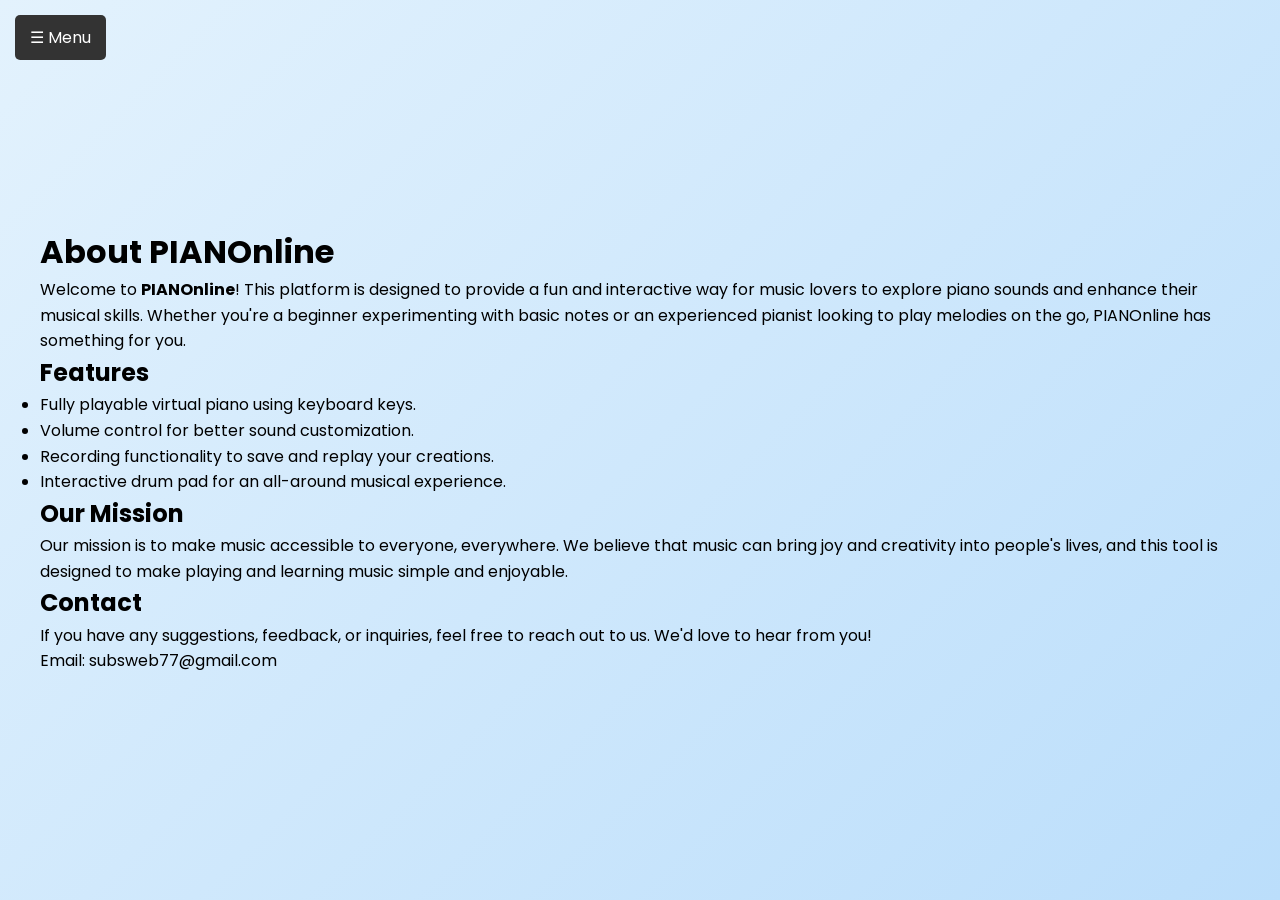
==== about.html @ 562e16d1 "Add files via upload" ====
<!DOCTYPE html>
<html lang="en" dir="ltr">
<head>
  <meta charset="UTF-8">
  <meta name="viewport" content="width=device-width, initial-scale=1.0">
  <title>About | PIANOnline</title>
  <link rel="stylesheet" href="style.css">
  <style>
    /* Navigation Bar Styles */
    body {
      margin: 0;
      font-family: Arial, sans-serif;
    }
    .nav {
      position: fixed;
      top: 0;
      left: -250px; 
      width: 250px;
      height: 100%;
      background: #333;
      color: #fff;
      transition: 0.3s;
      padding-top: 60px;
    }
    .nav a {
      padding: 10px 20px;
      text-decoration: none;
      display: block;
      color: #ddd;
      transition: 0.3s;
    }
    .nav a:hover {
      background: #575757;
      color: #fff;
    }
    .open-btn {
      position: fixed;
      top: 15px;
      left: 15px;
      background: #333;
      color: white;
      padding: 10px 15px;
      border: none;
      cursor: pointer;
    }
    .close-btn {
      position: absolute;
      top: 10px;
      right: 10px;
      font-size: 25px;
      cursor: pointer;
      color: white;
    }
    /* Content Styles */
    .content {
      margin-left: 20px;
      padding: 20px;
      line-height: 1.6;
    }
  </style>
</head>
<body>
  <!-- Navigation Button -->
  <button class="open-btn" onclick="openNav()">☰ Menu</button>

  <!-- Navigation Bar -->
  <div class="nav" id="nav">
    <span class="close-btn" onclick="closeNav()">×</span>
    <a href="index.html">Home</a>
    <a href="drum.html">Drum Pad</a>
    <a href="about.html">About</a>
    <a href="contact.html">Contact</a>
  </div>

  
  <div class="content">
    <h1>About PIANOnline</h1>
    <p>
      Welcome to <strong>PIANOnline</strong>! This platform is designed to provide a fun and interactive way for music lovers to explore piano sounds and enhance their musical skills. Whether you're a beginner experimenting with basic notes or an experienced pianist looking to play melodies on the go, PIANOnline has something for you.
    </p>
    <h2>Features</h2>
    <ul>
      <li>Fully playable virtual piano using keyboard keys.</li>
      <li>Volume control for better sound customization.</li>
      <li>Recording functionality to save and replay your creations.</li>
      <li>Interactive drum pad for an all-around musical experience.</li>
    </ul>
    <h2>Our Mission</h2>
    <p>
      Our mission is to make music accessible to everyone, everywhere. We believe that music can bring joy and creativity into people's lives, and this tool is designed to make playing and learning music simple and enjoyable.
    </p>
    <h2>Contact</h2>
    <p>
      If you have any suggestions, feedback, or inquiries, feel free to reach out to us. We'd love to hear from you!
    </p>
    <p>Email: subsweb77@gmail.com</p>
  </div>

  <!-- JavaScript -->
  <script>
    function openNav() {
      document.getElementById("nav").style.left = "0";
    }
    function closeNav() {
      document.getElementById("nav").style.left = "-250px";
    }
  </script>
</body>
</html>
---- style.css ----
@import url('https://fonts.googleapis.com/css2?family=Poppins:wght@400;500;600&display=swap');

* {
  margin: 0;
  padding: 0;
  box-sizing: border-box;
  font-family: 'Poppins', sans-serif;
}

body {
  display: flex;
  align-items: center;
  justify-content: center;
  min-height: 100vh;
  background: linear-gradient(135deg, #E3F2FD 0%, #BBDEFB 100%);
  animation: backgroundShift 10s ease infinite;
}

@keyframes backgroundShift {
  0% {
    background: linear-gradient(135deg, #E3F2FD 0%, #BBDEFB 100%);
  }
  50% {
    background: linear-gradient(135deg, #BBDEFB 0%, #E3F2FD 100%);
  }
  100% {
    background: linear-gradient(135deg, #E3F2FD 0%, #BBDEFB 100%);
  }
}

.wrapper {
  padding: 35px 40px;
  border-radius: 20px;
  background: #a86060;
}

.wrapper header {
  display: flex;
  color: #B2B2B2;
  align-items: center;
  justify-content: space-between;
}

header h2 {
  font-size: 1.6rem;
}

header .column {
  display: flex;
  align-items: center;
}

header span {
  font-weight: 500;
  margin-right: 15px;
  font-size: 1.19rem;
}

header input {
  outline: none;
  border-radius: 30px;
}

.volume-slider input {
  accent-color: #fff;
}

.keys-checkbox input {
  height: 30px;
  width: 60px;
  cursor: pointer;
  appearance: none;
  position: relative;
  background: #4B4B4B;
}

.keys-checkbox input::before {
  content: "";
  position: absolute;
  top: 50%;
  left: 5px;
  width: 20px;
  height: 20px;
  border-radius: 50%;
  background: #8c8c8c;
  transform: translateY(-50%);
  transition: all 0.3s ease;
}

.keys-checkbox input:checked::before {
  left: 35px;
  background: #fff;
}

.piano-keys {
  display: flex;
  list-style: none;
  margin-top: 40px;
}

.piano-keys .key {
  cursor: pointer;
  user-select: none;
  position: relative;
  text-transform: uppercase;
}
.piano-keys .white {
  background: linear-gradient(to top, #fff, #e0e0e0);
  box-shadow: 0px 4px 6px rgba(0, 0, 0, 0.1);
}

.piano-keys .black {
  background: linear-gradient(#333, #111);
  box-shadow: 0px 4px 6px rgba(0, 0, 0, 0.2);
}

.piano-keys .black {
  z-index: 2;
  width: 44px;
  height: 140px;
  margin: 0 -22px 0 -22px;
  border-radius: 0 0 5px 5px;
  background: linear-gradient(#333, #000);
}

.piano-keys .black.active {
  box-shadow: inset -5px -10px 10px rgba(255, 255, 255, 0.1);
  background: linear-gradient(to bottom, #000, #434343);
}

.piano-keys .white {
  height: 230px;
  width: 70px;
  border-radius: 8px;
  border: 1px solid #000;
  background: linear-gradient(#fff 96%, #eee 4%);
}

.piano-keys .white.active {
  box-shadow: inset -5px 5px 20px rgba(0, 0, 0, 0.2);
  background: linear-gradient(to bottom, #fff 0%, #eee 100%);
}

.piano-keys .key span {
  position: absolute;
  bottom: 20px;
  width: 100%;
  color: #A2A2A2;
  font-size: 1.13rem;
  text-align: center;
}

.piano-keys .key.hide span {
  display: none;
}

.piano-keys .black span {
  bottom: 13px;
  color: #888888;
}

@media screen and (max-width: 815px) {
  .wrapper {
    padding: 25px;
  }
  header {
    flex-direction: column;
  }
  header :where(h2, .column) {
    margin-bottom: 13px;
  }
  .volume-slider input {
    max-width: 100px;
  }
  .piano-keys {
    margin-top: 20px;
  }
  .piano-keys .key:where(:nth-child(9), :nth-child(10)) {
    display: none;
  }
  .piano-keys .black {
    height: 100px;
    width: 40px;
    margin: 0 -20px 0 -20px;
  }
  .piano-keys .white {
    height: 180px;
    width: 60px;
  }
}

@media screen and (max-width: 615px) {
  .piano-keys .key:nth-child(13),
  .piano-keys .key:nth-child(14),
  .piano-keys .key:nth-child(15),
  .piano-keys .key:nth-child(16),
  .piano-keys .key:nth-child(17) {
    display: none;
  }
  .piano-keys .white {
    width: 50px;
  }
}

.controls {
  display: flex;
  justify-content: space-between;
  margin-top: 20px;
}

button {
  padding: 10px 20px;
  font-size: 1rem;
  border: none;
  border-radius: 5px;
  cursor: pointer;
  transition: background-color 0.3s, transform 0.3s;
}

button:disabled {
  background-color: #B0BEC5;
  cursor: not-allowed;
}

button#start-recording {
  background-color: #4CAF50;
  color: #fff;
}

button#start-recording:hover {
  background-color: #45a049;
}

button#stop-recording {
  background-color: #F44336;
  color: #fff;
}

button#stop-recording:hover {
  background-color: #e53935;
}

button#play-recording {
  background-color: #2196F3;
  color: #fff;
}

button#play-recording:hover {
  background-color: #1976D2;
}

button#save-recording {
  background-color: #FFC107;
  color: #fff;
}

button#save-recording:hover {
  background-color: #FFB300;
}

button:active {
  transform: scale(0.98);
}

.nav-bar {
  position: fixed;
  top: 0;
  left: -250px;
  height: 100%;
  width: 250px;
  background-color: #a86060;
  color: #fff;
  display: flex;
  flex-direction: column;
  align-items: center;
  padding-top: 60px;
  transition: left 0.3s ease;
  box-shadow: 2px 0 10px rgba(0, 0, 0, 0.5);
}

.nav-bar a {
  color: #fff;
  text-decoration: none;
  margin: 15px 0;
  font-size: 1.2em;
  transition: color 0.3s;
}

.nav-bar a:hover {
  color: #00e676;
}

.nav-toggle {
  position: fixed;
  top: 20px;
  left: 20px;
  background-color: #333;
  color: #fff;
  border: none;
  cursor: pointer;
  padding: 10px 15px;
  font-size: 1rem;
  border-radius: 5px;
  transition: background-color 0.3s;
}

.nav-toggle:hover {
  background-color: #00e676;
}

.nav-bar.open {
  left: 0;
}

.close-btn {
  position: absolute;
  top: 10px;
  right: 10px;
  font-size: 25px;
  cursor: pointer;
  color: white;
}
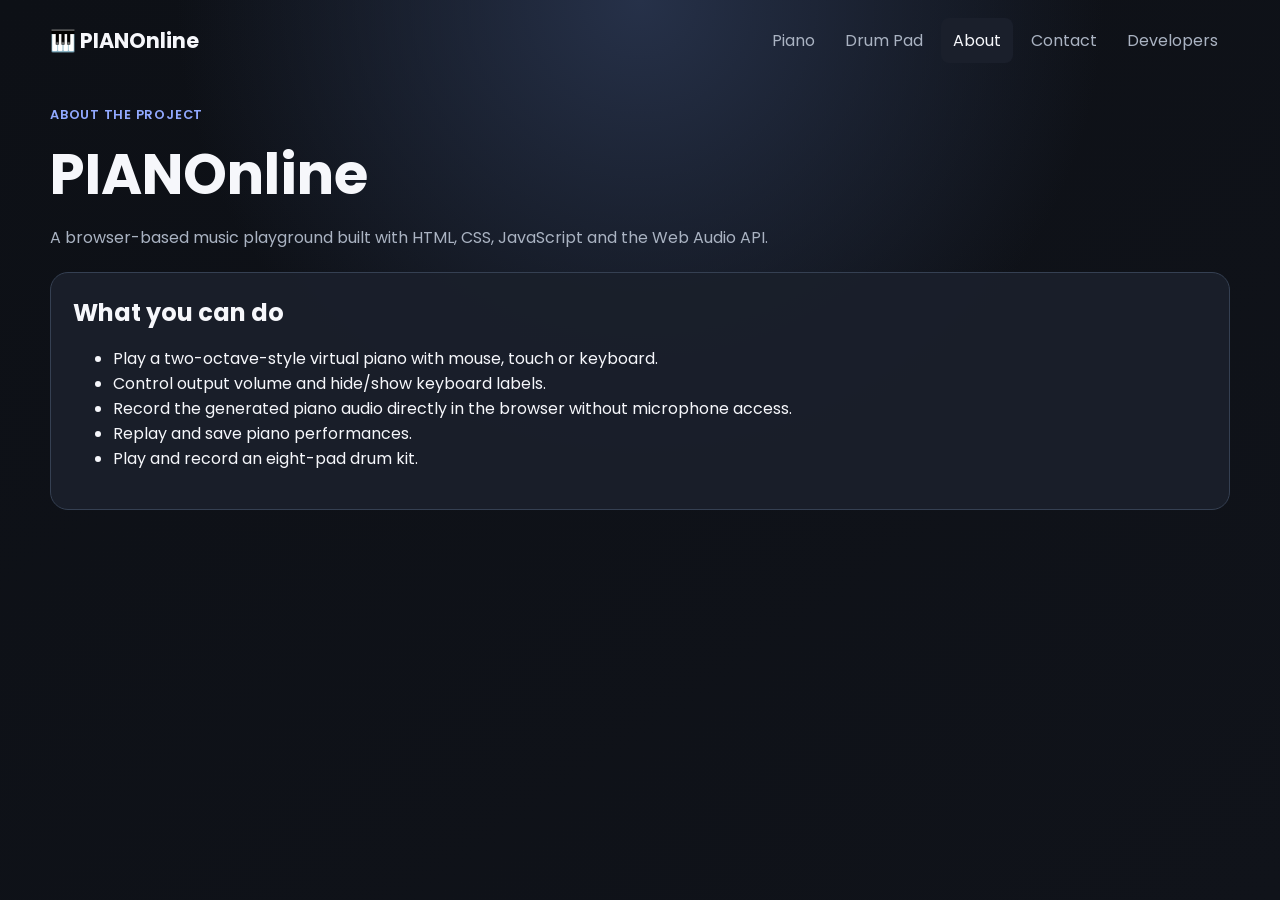
==== commit 29ea4d18: "Fix PIANOnline about.html" ====
--- a/about.html
+++ b/about.html
@@ -1,109 +1,38 @@
-<!DOCTYPE html>
-<html lang="en" dir="ltr">
-<head>
-  <meta charset="UTF-8">
-  <meta name="viewport" content="width=device-width, initial-scale=1.0">
-  <title>About | PIANOnline</title>
-  <link rel="stylesheet" href="style.css">
-  <style>
-    /* Navigation Bar Styles */
-    body {
-      margin: 0;
-      font-family: Arial, sans-serif;
-    }
-    .nav {
-      position: fixed;
-      top: 0;
-      left: -250px; 
-      width: 250px;
-      height: 100%;
-      background: #333;
-      color: #fff;
-      transition: 0.3s;
-      padding-top: 60px;
-    }
-    .nav a {
-      padding: 10px 20px;
-      text-decoration: none;
-      display: block;
-      color: #ddd;
-      transition: 0.3s;
-    }
-    .nav a:hover {
-      background: #575757;
-      color: #fff;
-    }
-    .open-btn {
-      position: fixed;
-      top: 15px;
-      left: 15px;
-      background: #333;
-      color: white;
-      padding: 10px 15px;
-      border: none;
-      cursor: pointer;
-    }
-    .close-btn {
-      position: absolute;
-      top: 10px;
-      right: 10px;
-      font-size: 25px;
-      cursor: pointer;
-      color: white;
-    }
-    /* Content Styles */
-    .content {
-      margin-left: 20px;
-      padding: 20px;
-      line-height: 1.6;
-    }
-  </style>
-</head>
-<body>
-  <!-- Navigation Button -->
-  <button class="open-btn" onclick="openNav()">☰ Menu</button>
-
-  <!-- Navigation Bar -->
-  <div class="nav" id="nav">
-    <span class="close-btn" onclick="closeNav()">×</span>
-    <a href="index.html">Home</a>
-    <a href="drum.html">Drum Pad</a>
-    <a href="about.html">About</a>
-    <a href="contact.html">Contact</a>
-  </div>
-
-  
-  <div class="content">
-    <h1>About PIANOnline</h1>
-    <p>
-      Welcome to <strong>PIANOnline</strong>! This platform is designed to provide a fun and interactive way for music lovers to explore piano sounds and enhance their musical skills. Whether you're a beginner experimenting with basic notes or an experienced pianist looking to play melodies on the go, PIANOnline has something for you.
-    </p>
-    <h2>Features</h2>
-    <ul>
-      <li>Fully playable virtual piano using keyboard keys.</li>
-      <li>Volume control for better sound customization.</li>
-      <li>Recording functionality to save and replay your creations.</li>
-      <li>Interactive drum pad for an all-around musical experience.</li>
-    </ul>
-    <h2>Our Mission</h2>
-    <p>
-      Our mission is to make music accessible to everyone, everywhere. We believe that music can bring joy and creativity into people's lives, and this tool is designed to make playing and learning music simple and enjoyable.
-    </p>
-    <h2>Contact</h2>
-    <p>
-      If you have any suggestions, feedback, or inquiries, feel free to reach out to us. We'd love to hear from you!
-    </p>
-    <p>Email: subsweb77@gmail.com</p>
-  </div>
-
-  <!-- JavaScript -->
-  <script>
-    function openNav() {
-      document.getElementById("nav").style.left = "0";
-    }
-    function closeNav() {
-      document.getElementById("nav").style.left = "-250px";
-    }
-  </script>
-</body>
-</html>
+<!DOCTYPE html>
+<html lang="en">
+<head>
+  <meta charset="UTF-8">
+  <meta name="viewport" content="width=device-width, initial-scale=1.0">
+  <meta name="description" content="About PIANOnline.">
+  <title>About — PIANOnline</title>
+  <link rel="stylesheet" href="style.css">
+  <script src="site.js" defer></script>
+</head>
+<body>
+  <header class="site-header">
+    <a class="brand" href="index.html">🎹 PIANOnline</a>
+    <button class="nav-toggle" id="nav-toggle" type="button" aria-controls="site-nav" aria-expanded="false">☰ Menu</button>
+    <nav class="nav-bar" id="site-nav" aria-label="Main navigation">
+      <button class="close-btn" id="nav-close" type="button" aria-label="Close menu">×</button>
+      <a href="index.html">Piano</a><a href="drum.html">Drum Pad</a><a href="about.html" aria-current="page">About</a><a href="contact.html">Contact</a><a href="devs.html">Developers</a>
+    </nav>
+  </header>
+  <main class="wrapper content-page">
+    <p class="eyebrow">About the project</p>
+    <h1>PIANOnline</h1>
+    <p class="subtitle">A browser-based music playground built with HTML, CSS, JavaScript and the Web Audio API.</p>
+    <section class="recorder">
+      <div>
+        <h2>What you can do</h2>
+        <ul>
+          <li>Play a two-octave-style virtual piano with mouse, touch or keyboard.</li>
+          <li>Control output volume and hide/show keyboard labels.</li>
+          <li>Record the generated piano audio directly in the browser without microphone access.</li>
+          <li>Replay and save piano performances.</li>
+          <li>Play and record an eight-pad drum kit.</li>
+        </ul>
+      </div>
+    </section>
+  </main>
+</body>
+</html>
--- a/style.css
+++ b/style.css
@@ -1,322 +1,292 @@
-@import url('https://fonts.googleapis.com/css2?family=Poppins:wght@400;500;600&display=swap');
-
-* {
-  margin: 0;
-  padding: 0;
-  box-sizing: border-box;
-  font-family: 'Poppins', sans-serif;
-}
-
-body {
-  display: flex;
-  align-items: center;
-  justify-content: center;
-  min-height: 100vh;
-  background: linear-gradient(135deg, #E3F2FD 0%, #BBDEFB 100%);
-  animation: backgroundShift 10s ease infinite;
-}
-
-@keyframes backgroundShift {
-  0% {
-    background: linear-gradient(135deg, #E3F2FD 0%, #BBDEFB 100%);
-  }
-  50% {
-    background: linear-gradient(135deg, #BBDEFB 0%, #E3F2FD 100%);
-  }
-  100% {
-    background: linear-gradient(135deg, #E3F2FD 0%, #BBDEFB 100%);
-  }
-}
-
-.wrapper {
-  padding: 35px 40px;
-  border-radius: 20px;
-  background: #a86060;
-}
-
-.wrapper header {
-  display: flex;
-  color: #B2B2B2;
-  align-items: center;
-  justify-content: space-between;
-}
-
-header h2 {
-  font-size: 1.6rem;
-}
-
-header .column {
-  display: flex;
-  align-items: center;
-}
-
-header span {
-  font-weight: 500;
-  margin-right: 15px;
-  font-size: 1.19rem;
-}
-
-header input {
-  outline: none;
-  border-radius: 30px;
-}
-
-.volume-slider input {
-  accent-color: #fff;
-}
-
-.keys-checkbox input {
-  height: 30px;
-  width: 60px;
-  cursor: pointer;
-  appearance: none;
-  position: relative;
-  background: #4B4B4B;
-}
-
-.keys-checkbox input::before {
-  content: "";
-  position: absolute;
-  top: 50%;
-  left: 5px;
-  width: 20px;
-  height: 20px;
-  border-radius: 50%;
-  background: #8c8c8c;
-  transform: translateY(-50%);
-  transition: all 0.3s ease;
-}
-
-.keys-checkbox input:checked::before {
-  left: 35px;
-  background: #fff;
-}
-
-.piano-keys {
-  display: flex;
-  list-style: none;
-  margin-top: 40px;
-}
-
-.piano-keys .key {
-  cursor: pointer;
-  user-select: none;
-  position: relative;
-  text-transform: uppercase;
-}
-.piano-keys .white {
-  background: linear-gradient(to top, #fff, #e0e0e0);
-  box-shadow: 0px 4px 6px rgba(0, 0, 0, 0.1);
-}
-
-.piano-keys .black {
-  background: linear-gradient(#333, #111);
-  box-shadow: 0px 4px 6px rgba(0, 0, 0, 0.2);
-}
-
-.piano-keys .black {
-  z-index: 2;
-  width: 44px;
-  height: 140px;
-  margin: 0 -22px 0 -22px;
-  border-radius: 0 0 5px 5px;
-  background: linear-gradient(#333, #000);
-}
-
-.piano-keys .black.active {
-  box-shadow: inset -5px -10px 10px rgba(255, 255, 255, 0.1);
-  background: linear-gradient(to bottom, #000, #434343);
-}
-
-.piano-keys .white {
-  height: 230px;
-  width: 70px;
-  border-radius: 8px;
-  border: 1px solid #000;
-  background: linear-gradient(#fff 96%, #eee 4%);
-}
-
-.piano-keys .white.active {
-  box-shadow: inset -5px 5px 20px rgba(0, 0, 0, 0.2);
-  background: linear-gradient(to bottom, #fff 0%, #eee 100%);
-}
-
-.piano-keys .key span {
-  position: absolute;
-  bottom: 20px;
-  width: 100%;
-  color: #A2A2A2;
-  font-size: 1.13rem;
-  text-align: center;
-}
-
-.piano-keys .key.hide span {
-  display: none;
-}
-
-.piano-keys .black span {
-  bottom: 13px;
-  color: #888888;
-}
-
-@media screen and (max-width: 815px) {
-  .wrapper {
-    padding: 25px;
-  }
-  header {
-    flex-direction: column;
-  }
-  header :where(h2, .column) {
-    margin-bottom: 13px;
-  }
-  .volume-slider input {
-    max-width: 100px;
-  }
-  .piano-keys {
-    margin-top: 20px;
-  }
-  .piano-keys .key:where(:nth-child(9), :nth-child(10)) {
-    display: none;
-  }
-  .piano-keys .black {
-    height: 100px;
-    width: 40px;
-    margin: 0 -20px 0 -20px;
-  }
-  .piano-keys .white {
-    height: 180px;
-    width: 60px;
-  }
-}
-
-@media screen and (max-width: 615px) {
-  .piano-keys .key:nth-child(13),
-  .piano-keys .key:nth-child(14),
-  .piano-keys .key:nth-child(15),
-  .piano-keys .key:nth-child(16),
-  .piano-keys .key:nth-child(17) {
-    display: none;
-  }
-  .piano-keys .white {
-    width: 50px;
-  }
-}
-
-.controls {
-  display: flex;
-  justify-content: space-between;
-  margin-top: 20px;
-}
-
-button {
-  padding: 10px 20px;
-  font-size: 1rem;
-  border: none;
-  border-radius: 5px;
-  cursor: pointer;
-  transition: background-color 0.3s, transform 0.3s;
-}
-
-button:disabled {
-  background-color: #B0BEC5;
-  cursor: not-allowed;
-}
-
-button#start-recording {
-  background-color: #4CAF50;
-  color: #fff;
-}
-
-button#start-recording:hover {
-  background-color: #45a049;
-}
-
-button#stop-recording {
-  background-color: #F44336;
-  color: #fff;
-}
-
-button#stop-recording:hover {
-  background-color: #e53935;
-}
-
-button#play-recording {
-  background-color: #2196F3;
-  color: #fff;
-}
-
-button#play-recording:hover {
-  background-color: #1976D2;
-}
-
-button#save-recording {
-  background-color: #FFC107;
-  color: #fff;
-}
-
-button#save-recording:hover {
-  background-color: #FFB300;
-}
-
-button:active {
-  transform: scale(0.98);
-}
-
-.nav-bar {
-  position: fixed;
-  top: 0;
-  left: -250px;
-  height: 100%;
-  width: 250px;
-  background-color: #a86060;
-  color: #fff;
-  display: flex;
-  flex-direction: column;
-  align-items: center;
-  padding-top: 60px;
-  transition: left 0.3s ease;
-  box-shadow: 2px 0 10px rgba(0, 0, 0, 0.5);
-}
-
-.nav-bar a {
-  color: #fff;
-  text-decoration: none;
-  margin: 15px 0;
-  font-size: 1.2em;
-  transition: color 0.3s;
-}
-
-.nav-bar a:hover {
-  color: #00e676;
-}
-
-.nav-toggle {
-  position: fixed;
-  top: 20px;
-  left: 20px;
-  background-color: #333;
-  color: #fff;
-  border: none;
-  cursor: pointer;
-  padding: 10px 15px;
-  font-size: 1rem;
-  border-radius: 5px;
-  transition: background-color 0.3s;
-}
-
-.nav-toggle:hover {
-  background-color: #00e676;
-}
-
-.nav-bar.open {
-  left: 0;
-}
-
-.close-btn {
-  position: absolute;
-  top: 10px;
-  right: 10px;
-  font-size: 25px;
-  cursor: pointer;
-  color: white;
+@import url('https://fonts.googleapis.com/css2?family=Poppins:wght@400;500;600;700&display=swap');
+
+:root {
+  --bg: #10131a;
+  --panel: #1a1f2b;
+  --panel-2: #232a38;
+  --text: #f6f7fb;
+  --muted: #aab3c2;
+  --border: #354052;
+  --accent: #5b8cff;
+  --success: #1fa774;
+  --danger: #d9534f;
+  --warning: #d99a24;
+}
+
+* { box-sizing: border-box; }
+
+html { min-width: 320px; }
+
+body {
+  margin: 0;
+  min-height: 100vh;
+  font-family: 'Poppins', sans-serif;
+  color: var(--text);
+  background:
+    radial-gradient(circle at top, #263149 0%, transparent 42%),
+    linear-gradient(145deg, #0d1016, var(--bg));
+}
+
+button, input { font: inherit; }
+
+button:focus-visible, input:focus-visible, a:focus-visible {
+  outline: 3px solid #8fb0ff;
+  outline-offset: 3px;
+}
+
+.site-header {
+  width: min(1180px, calc(100% - 32px));
+  margin: 0 auto;
+  padding: 18px 0;
+  display: flex;
+  align-items: center;
+  justify-content: space-between;
+  gap: 16px;
+}
+
+.brand {
+  color: var(--text);
+  text-decoration: none;
+  font-size: 1.3rem;
+  font-weight: 700;
+}
+
+.nav-toggle, .close-btn {
+  border: 1px solid var(--border);
+  background: var(--panel);
+  color: var(--text);
+  border-radius: 10px;
+  cursor: pointer;
+  min-height: 44px;
+  padding: 8px 14px;
+}
+
+.nav-toggle { display: none; }
+
+.nav-bar {
+  display: flex;
+  align-items: center;
+  gap: 6px;
+}
+
+.nav-bar a {
+  color: var(--muted);
+  text-decoration: none;
+  padding: 10px 12px;
+  border-radius: 8px;
+}
+
+.nav-bar a:hover, .nav-bar a[aria-current="page"] {
+  color: var(--text);
+  background: var(--panel);
+}
+
+.close-btn { display: none; }
+
+.wrapper {
+  width: min(1180px, calc(100% - 32px));
+  margin: 25px auto 60px;
+}
+
+.hero {
+  display: flex;
+  justify-content: space-between;
+  align-items: end;
+  gap: 30px;
+  margin-bottom: 28px;
+}
+
+.eyebrow {
+  margin: 0 0 8px;
+  color: #91a9ff;
+  font-weight: 600;
+  letter-spacing: .06em;
+  text-transform: uppercase;
+  font-size: .8rem;
+}
+
+h1, h2 { margin-top: 0; }
+
+h1 { margin-bottom: 8px; font-size: clamp(2rem, 5vw, 3.5rem); }
+h2 { margin-bottom: 6px; }
+
+.subtitle, .recorder p, .status {
+  color: var(--muted);
+}
+
+.subtitle { margin: 0; }
+
+.settings {
+  display: flex;
+  flex-wrap: wrap;
+  align-items: center;
+  gap: 18px;
+}
+
+.control, .switch-control {
+  display: flex;
+  align-items: center;
+  gap: 10px;
+  color: var(--muted);
+}
+
+.control input { accent-color: var(--accent); }
+
+.switch-control input {
+  width: 48px;
+  height: 26px;
+  appearance: none;
+  border-radius: 20px;
+  background: #4a5260;
+  cursor: pointer;
+  position: relative;
+}
+
+.switch-control input::before {
+  content: "";
+  position: absolute;
+  width: 20px;
+  height: 20px;
+  top: 3px;
+  left: 4px;
+  border-radius: 50%;
+  background: white;
+  transition: transform .2s ease;
+}
+
+.switch-control input:checked { background: var(--accent); }
+.switch-control input:checked::before { transform: translateX(20px); }
+
+.piano-shell, .recorder {
+  background: rgba(26, 31, 43, .94);
+  border: 1px solid var(--border);
+  border-radius: 18px;
+  padding: 22px;
+}
+
+.piano-shell { overflow-x: auto; }
+
+.piano-keys {
+  display: flex;
+  list-style: none;
+  min-width: 860px;
+  margin: 18px auto 10px;
+  padding: 0 20px;
+  justify-content: center;
+}
+
+.piano-keys .key {
+  position: relative;
+  flex: 0 0 auto;
+  cursor: pointer;
+  user-select: none;
+  touch-action: manipulation;
+}
+
+.piano-keys .white {
+  width: 58px;
+  height: 250px;
+  border: 1px solid #b6bdc9;
+  border-radius: 0 0 9px 9px;
+  background: linear-gradient(to bottom, #fff 0%, #edf0f5 92%, #cfd5df 100%);
+  color: #171b23;
+}
+
+.piano-keys .black {
+  width: 36px;
+  height: 155px;
+  margin: 0 -18px;
+  z-index: 2;
+  border-radius: 0 0 7px 7px;
+  border: 1px solid #000;
+  background: linear-gradient(#343944, #080a0e);
+  color: #fff;
+}
+
+.piano-keys .key.active {
+  transform: translateY(3px);
+  filter: brightness(.88);
+}
+
+.piano-keys .key span,
+.piano-keys .key small {
+  position: absolute;
+  width: 100%;
+  left: 0;
+  text-align: center;
+}
+
+.piano-keys .key span { bottom: 32px; font-weight: 600; }
+.piano-keys .key small { bottom: 10px; color: #667085; font-size: .75rem; }
+.piano-keys .black span { bottom: 30px; font-size: .78rem; }
+.piano-keys .black small { bottom: 9px; color: #aeb6c4; }
+.piano-keys.hide-labels span, .piano-keys.hide-labels small { display: none; }
+
+.status { text-align: center; margin: 10px 0 0; }
+
+.recorder {
+  margin-top: 22px;
+  display: flex;
+  align-items: center;
+  justify-content: space-between;
+  gap: 24px;
+}
+
+.recorder p { margin: 0; }
+
+.controls {
+  display: flex;
+  flex-wrap: wrap;
+  justify-content: flex-end;
+  gap: 10px;
+}
+
+.btn {
+  border: 0;
+  border-radius: 9px;
+  color: white;
+  padding: 11px 14px;
+  min-height: 44px;
+  cursor: pointer;
+}
+
+.btn:disabled { opacity: .45; cursor: not-allowed; }
+.btn.success { background: var(--success); }
+.btn.danger { background: var(--danger); }
+.btn.primary { background: var(--accent); }
+.btn.warning { background: var(--warning); }
+
+@media (max-width: 900px) {
+  .nav-toggle { display: block; }
+  .nav-bar {
+    position: fixed;
+    inset: 0 auto 0 0;
+    width: min(300px, 86vw);
+    padding: 72px 20px 20px;
+    background: #141922;
+    border-right: 1px solid var(--border);
+    flex-direction: column;
+    align-items: stretch;
+    transform: translateX(-105%);
+    transition: transform .25s ease;
+    z-index: 10;
+  }
+  .nav-bar.open { transform: translateX(0); }
+  .close-btn { display: block; position: absolute; top: 16px; right: 16px; }
+  .nav-bar a { padding: 13px; }
+  .hero, .recorder { align-items: stretch; flex-direction: column; }
+  .controls { justify-content: flex-start; }
+}
+
+@media (max-width: 620px) {
+  .site-header, .wrapper { width: min(100% - 20px, 1180px); }
+  .wrapper { margin-top: 10px; }
+  .piano-shell, .recorder { padding: 14px; }
+  .piano-keys { justify-content: flex-start; padding: 0 10px; }
+  .piano-keys .white { width: 50px; height: 205px; }
+  .piano-keys .black { width: 32px; height: 130px; margin-left: -16px; margin-right: -16px; }
+}
+
+@media (prefers-reduced-motion: reduce) {
+  *, *::before, *::after { scroll-behavior: auto !important; transition: none !important; }
 }
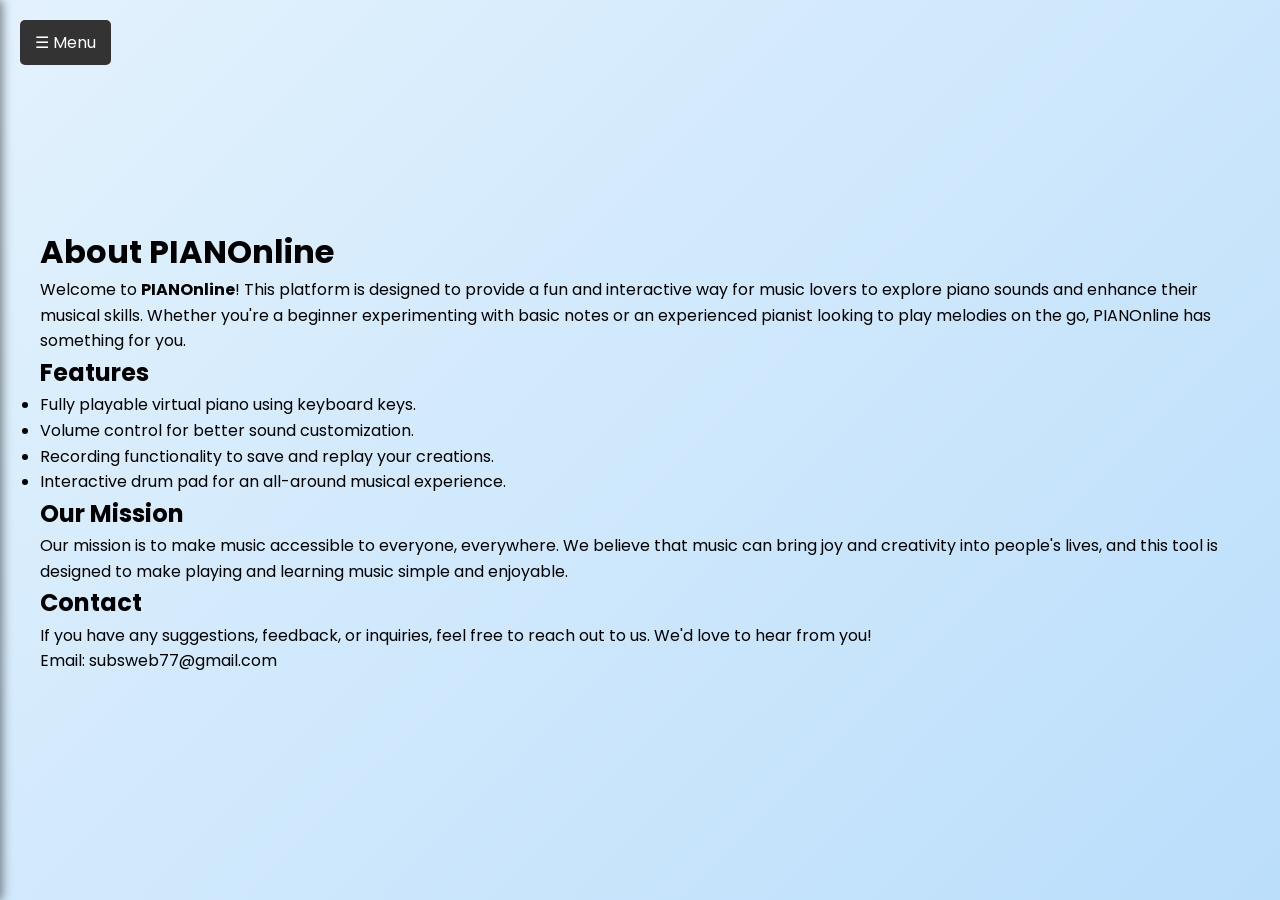
==== commit 30f91bcc: "Use the shared site navigation" ====
--- a/about.html
+++ b/about.html
@@ -1,38 +1,110 @@
-<!DOCTYPE html>
-<html lang="en">
-<head>
-  <meta charset="UTF-8">
-  <meta name="viewport" content="width=device-width, initial-scale=1.0">
-  <meta name="description" content="About PIANOnline.">
-  <title>About — PIANOnline</title>
-  <link rel="stylesheet" href="style.css">
-  <script src="site.js" defer></script>
-</head>
-<body>
-  <header class="site-header">
-    <a class="brand" href="index.html">🎹 PIANOnline</a>
-    <button class="nav-toggle" id="nav-toggle" type="button" aria-controls="site-nav" aria-expanded="false">☰ Menu</button>
-    <nav class="nav-bar" id="site-nav" aria-label="Main navigation">
-      <button class="close-btn" id="nav-close" type="button" aria-label="Close menu">×</button>
-      <a href="index.html">Piano</a><a href="drum.html">Drum Pad</a><a href="about.html" aria-current="page">About</a><a href="contact.html">Contact</a><a href="devs.html">Developers</a>
-    </nav>
-  </header>
-  <main class="wrapper content-page">
-    <p class="eyebrow">About the project</p>
-    <h1>PIANOnline</h1>
-    <p class="subtitle">A browser-based music playground built with HTML, CSS, JavaScript and the Web Audio API.</p>
-    <section class="recorder">
-      <div>
-        <h2>What you can do</h2>
-        <ul>
-          <li>Play a two-octave-style virtual piano with mouse, touch or keyboard.</li>
-          <li>Control output volume and hide/show keyboard labels.</li>
-          <li>Record the generated piano audio directly in the browser without microphone access.</li>
-          <li>Replay and save piano performances.</li>
-          <li>Play and record an eight-pad drum kit.</li>
-        </ul>
-      </div>
-    </section>
-  </main>
-</body>
-</html>+<!DOCTYPE html>
+<html lang="en" dir="ltr">
+<head>
+  <meta charset="UTF-8">
+  <meta name="viewport" content="width=device-width, initial-scale=1.0">
+  <title>About | PIANOnline</title>
+  <link rel="stylesheet" href="style.css">
+  <style>
+    /* Navigation Bar Styles */
+    body {
+      margin: 0;
+      font-family: Arial, sans-serif;
+    }
+    .nav {
+      position: fixed;
+      top: 0;
+      left: -250px; 
+      width: 250px;
+      height: 100%;
+      background: #333;
+      color: #fff;
+      transition: 0.3s;
+      padding-top: 60px;
+    }
+    .nav a {
+      padding: 10px 20px;
+      text-decoration: none;
+      display: block;
+      color: #ddd;
+      transition: 0.3s;
+    }
+    .nav a:hover {
+      background: #575757;
+      color: #fff;
+    }
+    .open-btn {
+      position: fixed;
+      top: 15px;
+      left: 15px;
+      background: #333;
+      color: white;
+      padding: 10px 15px;
+      border: none;
+      cursor: pointer;
+    }
+    .close-btn {
+      position: absolute;
+      top: 10px;
+      right: 10px;
+      font-size: 25px;
+      cursor: pointer;
+      color: white;
+    }
+    /* Content Styles */
+    .content {
+      margin-left: 20px;
+      padding: 20px;
+      line-height: 1.6;
+    }
+  </style>
+</head>
+<body>
+  <!-- Navigation Button -->
+  <button class="nav-toggle" onclick="openNav()">☰ Menu</button>
+
+  <!-- Navigation Bar -->
+  <nav class="nav-bar" id="nav-bar">
+    <span class="close-btn" onclick="closeNav()">×</span>
+    <a href="index.html">Home</a>
+    <a href="drum.html">Drum Pad</a>
+    <a href="about.html">About</a>
+    <a href="contact.html">Contact</a>
+    <a href="devs.html">Devs</a>
+  </nav>
+
+  
+  <div class="content">
+    <h1>About PIANOnline</h1>
+    <p>
+      Welcome to <strong>PIANOnline</strong>! This platform is designed to provide a fun and interactive way for music lovers to explore piano sounds and enhance their musical skills. Whether you're a beginner experimenting with basic notes or an experienced pianist looking to play melodies on the go, PIANOnline has something for you.
+    </p>
+    <h2>Features</h2>
+    <ul>
+      <li>Fully playable virtual piano using keyboard keys.</li>
+      <li>Volume control for better sound customization.</li>
+      <li>Recording functionality to save and replay your creations.</li>
+      <li>Interactive drum pad for an all-around musical experience.</li>
+    </ul>
+    <h2>Our Mission</h2>
+    <p>
+      Our mission is to make music accessible to everyone, everywhere. We believe that music can bring joy and creativity into people's lives, and this tool is designed to make playing and learning music simple and enjoyable.
+    </p>
+    <h2>Contact</h2>
+    <p>
+      If you have any suggestions, feedback, or inquiries, feel free to reach out to us. We'd love to hear from you!
+    </p>
+    <p>Email: subsweb77@gmail.com</p>
+  </div>
+
+  <!-- JavaScript -->
+  <script>
+    function openNav() {
+      document.getElementById("nav-bar").style.left = "0";
+    }
+    function closeNav() {
+      document.getElementById("nav-bar").style.left = "-250px";
+    }
+  </script>
+</body>
+</html>
--- a/style.css
+++ b/style.css
@@ -1,292 +1,322 @@
-@import url('https://fonts.googleapis.com/css2?family=Poppins:wght@400;500;600;700&display=swap');
-
-:root {
-  --bg: #10131a;
-  --panel: #1a1f2b;
-  --panel-2: #232a38;
-  --text: #f6f7fb;
-  --muted: #aab3c2;
-  --border: #354052;
-  --accent: #5b8cff;
-  --success: #1fa774;
-  --danger: #d9534f;
-  --warning: #d99a24;
-}
-
-* { box-sizing: border-box; }
-
-html { min-width: 320px; }
-
-body {
-  margin: 0;
-  min-height: 100vh;
-  font-family: 'Poppins', sans-serif;
-  color: var(--text);
-  background:
-    radial-gradient(circle at top, #263149 0%, transparent 42%),
-    linear-gradient(145deg, #0d1016, var(--bg));
-}
-
-button, input { font: inherit; }
-
-button:focus-visible, input:focus-visible, a:focus-visible {
-  outline: 3px solid #8fb0ff;
-  outline-offset: 3px;
-}
-
-.site-header {
-  width: min(1180px, calc(100% - 32px));
-  margin: 0 auto;
-  padding: 18px 0;
-  display: flex;
-  align-items: center;
-  justify-content: space-between;
-  gap: 16px;
-}
-
-.brand {
-  color: var(--text);
-  text-decoration: none;
-  font-size: 1.3rem;
-  font-weight: 700;
-}
-
-.nav-toggle, .close-btn {
-  border: 1px solid var(--border);
-  background: var(--panel);
-  color: var(--text);
-  border-radius: 10px;
-  cursor: pointer;
-  min-height: 44px;
-  padding: 8px 14px;
-}
-
-.nav-toggle { display: none; }
-
-.nav-bar {
-  display: flex;
-  align-items: center;
-  gap: 6px;
-}
-
-.nav-bar a {
-  color: var(--muted);
-  text-decoration: none;
-  padding: 10px 12px;
-  border-radius: 8px;
-}
-
-.nav-bar a:hover, .nav-bar a[aria-current="page"] {
-  color: var(--text);
-  background: var(--panel);
-}
-
-.close-btn { display: none; }
-
-.wrapper {
-  width: min(1180px, calc(100% - 32px));
-  margin: 25px auto 60px;
-}
-
-.hero {
-  display: flex;
-  justify-content: space-between;
-  align-items: end;
-  gap: 30px;
-  margin-bottom: 28px;
-}
-
-.eyebrow {
-  margin: 0 0 8px;
-  color: #91a9ff;
-  font-weight: 600;
-  letter-spacing: .06em;
-  text-transform: uppercase;
-  font-size: .8rem;
-}
-
-h1, h2 { margin-top: 0; }
-
-h1 { margin-bottom: 8px; font-size: clamp(2rem, 5vw, 3.5rem); }
-h2 { margin-bottom: 6px; }
-
-.subtitle, .recorder p, .status {
-  color: var(--muted);
-}
-
-.subtitle { margin: 0; }
-
-.settings {
-  display: flex;
-  flex-wrap: wrap;
-  align-items: center;
-  gap: 18px;
-}
-
-.control, .switch-control {
-  display: flex;
-  align-items: center;
-  gap: 10px;
-  color: var(--muted);
-}
-
-.control input { accent-color: var(--accent); }
-
-.switch-control input {
-  width: 48px;
-  height: 26px;
-  appearance: none;
-  border-radius: 20px;
-  background: #4a5260;
-  cursor: pointer;
-  position: relative;
-}
-
-.switch-control input::before {
-  content: "";
-  position: absolute;
-  width: 20px;
-  height: 20px;
-  top: 3px;
-  left: 4px;
-  border-radius: 50%;
-  background: white;
-  transition: transform .2s ease;
-}
-
-.switch-control input:checked { background: var(--accent); }
-.switch-control input:checked::before { transform: translateX(20px); }
-
-.piano-shell, .recorder {
-  background: rgba(26, 31, 43, .94);
-  border: 1px solid var(--border);
-  border-radius: 18px;
-  padding: 22px;
-}
-
-.piano-shell { overflow-x: auto; }
-
-.piano-keys {
-  display: flex;
-  list-style: none;
-  min-width: 860px;
-  margin: 18px auto 10px;
-  padding: 0 20px;
-  justify-content: center;
-}
-
-.piano-keys .key {
-  position: relative;
-  flex: 0 0 auto;
-  cursor: pointer;
-  user-select: none;
-  touch-action: manipulation;
-}
-
-.piano-keys .white {
-  width: 58px;
-  height: 250px;
-  border: 1px solid #b6bdc9;
-  border-radius: 0 0 9px 9px;
-  background: linear-gradient(to bottom, #fff 0%, #edf0f5 92%, #cfd5df 100%);
-  color: #171b23;
-}
-
-.piano-keys .black {
-  width: 36px;
-  height: 155px;
-  margin: 0 -18px;
-  z-index: 2;
-  border-radius: 0 0 7px 7px;
-  border: 1px solid #000;
-  background: linear-gradient(#343944, #080a0e);
-  color: #fff;
-}
-
-.piano-keys .key.active {
-  transform: translateY(3px);
-  filter: brightness(.88);
-}
-
-.piano-keys .key span,
-.piano-keys .key small {
-  position: absolute;
-  width: 100%;
-  left: 0;
-  text-align: center;
-}
-
-.piano-keys .key span { bottom: 32px; font-weight: 600; }
-.piano-keys .key small { bottom: 10px; color: #667085; font-size: .75rem; }
-.piano-keys .black span { bottom: 30px; font-size: .78rem; }
-.piano-keys .black small { bottom: 9px; color: #aeb6c4; }
-.piano-keys.hide-labels span, .piano-keys.hide-labels small { display: none; }
-
-.status { text-align: center; margin: 10px 0 0; }
-
-.recorder {
-  margin-top: 22px;
-  display: flex;
-  align-items: center;
-  justify-content: space-between;
-  gap: 24px;
-}
-
-.recorder p { margin: 0; }
-
-.controls {
-  display: flex;
-  flex-wrap: wrap;
-  justify-content: flex-end;
-  gap: 10px;
-}
-
-.btn {
-  border: 0;
-  border-radius: 9px;
-  color: white;
-  padding: 11px 14px;
-  min-height: 44px;
-  cursor: pointer;
-}
-
-.btn:disabled { opacity: .45; cursor: not-allowed; }
-.btn.success { background: var(--success); }
-.btn.danger { background: var(--danger); }
-.btn.primary { background: var(--accent); }
-.btn.warning { background: var(--warning); }
-
-@media (max-width: 900px) {
-  .nav-toggle { display: block; }
-  .nav-bar {
-    position: fixed;
-    inset: 0 auto 0 0;
-    width: min(300px, 86vw);
-    padding: 72px 20px 20px;
-    background: #141922;
-    border-right: 1px solid var(--border);
-    flex-direction: column;
-    align-items: stretch;
-    transform: translateX(-105%);
-    transition: transform .25s ease;
-    z-index: 10;
-  }
-  .nav-bar.open { transform: translateX(0); }
-  .close-btn { display: block; position: absolute; top: 16px; right: 16px; }
-  .nav-bar a { padding: 13px; }
-  .hero, .recorder { align-items: stretch; flex-direction: column; }
-  .controls { justify-content: flex-start; }
-}
-
-@media (max-width: 620px) {
-  .site-header, .wrapper { width: min(100% - 20px, 1180px); }
-  .wrapper { margin-top: 10px; }
-  .piano-shell, .recorder { padding: 14px; }
-  .piano-keys { justify-content: flex-start; padding: 0 10px; }
-  .piano-keys .white { width: 50px; height: 205px; }
-  .piano-keys .black { width: 32px; height: 130px; margin-left: -16px; margin-right: -16px; }
-}
-
-@media (prefers-reduced-motion: reduce) {
-  *, *::before, *::after { scroll-behavior: auto !important; transition: none !important; }
+@import url('https://fonts.googleapis.com/css2?family=Poppins:wght@400;500;600&display=swap');
+
+* {
+  margin: 0;
+  padding: 0;
+  box-sizing: border-box;
+  font-family: 'Poppins', sans-serif;
+}
+
+body {
+  display: flex;
+  align-items: center;
+  justify-content: center;
+  min-height: 100vh;
+  background: linear-gradient(135deg, #E3F2FD 0%, #BBDEFB 100%);
+  animation: backgroundShift 10s ease infinite;
+}
+
+@keyframes backgroundShift {
+  0% {
+    background: linear-gradient(135deg, #E3F2FD 0%, #BBDEFB 100%);
+  }
+  50% {
+    background: linear-gradient(135deg, #BBDEFB 0%, #E3F2FD 100%);
+  }
+  100% {
+    background: linear-gradient(135deg, #E3F2FD 0%, #BBDEFB 100%);
+  }
+}
+
+.wrapper {
+  padding: 35px 40px;
+  border-radius: 20px;
+  background: #a86060;
+}
+
+.wrapper header {
+  display: flex;
+  color: #B2B2B2;
+  align-items: center;
+  justify-content: space-between;
+}
+
+header h2 {
+  font-size: 1.6rem;
+}
+
+header .column {
+  display: flex;
+  align-items: center;
+}
+
+header span {
+  font-weight: 500;
+  margin-right: 15px;
+  font-size: 1.19rem;
+}
+
+header input {
+  outline: none;
+  border-radius: 30px;
+}
+
+.volume-slider input {
+  accent-color: #fff;
+}
+
+.keys-checkbox input {
+  height: 30px;
+  width: 60px;
+  cursor: pointer;
+  appearance: none;
+  position: relative;
+  background: #4B4B4B;
+}
+
+.keys-checkbox input::before {
+  content: "";
+  position: absolute;
+  top: 50%;
+  left: 5px;
+  width: 20px;
+  height: 20px;
+  border-radius: 50%;
+  background: #8c8c8c;
+  transform: translateY(-50%);
+  transition: all 0.3s ease;
+}
+
+.keys-checkbox input:checked::before {
+  left: 35px;
+  background: #fff;
+}
+
+.piano-keys {
+  display: flex;
+  list-style: none;
+  margin-top: 40px;
+}
+
+.piano-keys .key {
+  cursor: pointer;
+  user-select: none;
+  position: relative;
+  text-transform: uppercase;
+}
+.piano-keys .white {
+  background: linear-gradient(to top, #fff, #e0e0e0);
+  box-shadow: 0px 4px 6px rgba(0, 0, 0, 0.1);
+}
+
+.piano-keys .black {
+  background: linear-gradient(#333, #111);
+  box-shadow: 0px 4px 6px rgba(0, 0, 0, 0.2);
+}
+
+.piano-keys .black {
+  z-index: 2;
+  width: 44px;
+  height: 140px;
+  margin: 0 -22px 0 -22px;
+  border-radius: 0 0 5px 5px;
+  background: linear-gradient(#333, #000);
+}
+
+.piano-keys .black.active {
+  box-shadow: inset -5px -10px 10px rgba(255, 255, 255, 0.1);
+  background: linear-gradient(to bottom, #000, #434343);
+}
+
+.piano-keys .white {
+  height: 230px;
+  width: 70px;
+  border-radius: 8px;
+  border: 1px solid #000;
+  background: linear-gradient(#fff 96%, #eee 4%);
+}
+
+.piano-keys .white.active {
+  box-shadow: inset -5px 5px 20px rgba(0, 0, 0, 0.2);
+  background: linear-gradient(to bottom, #fff 0%, #eee 100%);
+}
+
+.piano-keys .key span {
+  position: absolute;
+  bottom: 20px;
+  width: 100%;
+  color: #A2A2A2;
+  font-size: 1.13rem;
+  text-align: center;
+}
+
+.piano-keys .key.hide span {
+  display: none;
+}
+
+.piano-keys .black span {
+  bottom: 13px;
+  color: #888888;
+}
+
+@media screen and (max-width: 815px) {
+  .wrapper {
+    padding: 25px;
+  }
+  header {
+    flex-direction: column;
+  }
+  header :where(h2, .column) {
+    margin-bottom: 13px;
+  }
+  .volume-slider input {
+    max-width: 100px;
+  }
+  .piano-keys {
+    margin-top: 20px;
+  }
+  .piano-keys .key:where(:nth-child(9), :nth-child(10)) {
+    display: none;
+  }
+  .piano-keys .black {
+    height: 100px;
+    width: 40px;
+    margin: 0 -20px 0 -20px;
+  }
+  .piano-keys .white {
+    height: 180px;
+    width: 60px;
+  }
+}
+
+@media screen and (max-width: 615px) {
+  .piano-keys .key:nth-child(13),
+  .piano-keys .key:nth-child(14),
+  .piano-keys .key:nth-child(15),
+  .piano-keys .key:nth-child(16),
+  .piano-keys .key:nth-child(17) {
+    display: none;
+  }
+  .piano-keys .white {
+    width: 50px;
+  }
+}
+
+.controls {
+  display: flex;
+  justify-content: space-between;
+  margin-top: 20px;
+}
+
+button {
+  padding: 10px 20px;
+  font-size: 1rem;
+  border: none;
+  border-radius: 5px;
+  cursor: pointer;
+  transition: background-color 0.3s, transform 0.3s;
+}
+
+button:disabled {
+  background-color: #B0BEC5;
+  cursor: not-allowed;
+}
+
+button#start-recording {
+  background-color: #4CAF50;
+  color: #fff;
+}
+
+button#start-recording:hover {
+  background-color: #45a049;
+}
+
+button#stop-recording {
+  background-color: #F44336;
+  color: #fff;
+}
+
+button#stop-recording:hover {
+  background-color: #e53935;
+}
+
+button#play-recording {
+  background-color: #2196F3;
+  color: #fff;
+}
+
+button#play-recording:hover {
+  background-color: #1976D2;
+}
+
+button#save-recording {
+  background-color: #FFC107;
+  color: #fff;
+}
+
+button#save-recording:hover {
+  background-color: #FFB300;
+}
+
+button:active {
+  transform: scale(0.98);
+}
+
+.nav-bar {
+  position: fixed;
+  top: 0;
+  left: -250px;
+  height: 100%;
+  width: 250px;
+  background-color: #a86060;
+  color: #fff;
+  display: flex;
+  flex-direction: column;
+  align-items: center;
+  padding-top: 60px;
+  transition: left 0.3s ease;
+  box-shadow: 2px 0 10px rgba(0, 0, 0, 0.5);
+}
+
+.nav-bar a {
+  color: #fff;
+  text-decoration: none;
+  margin: 15px 0;
+  font-size: 1.2em;
+  transition: color 0.3s;
+}
+
+.nav-bar a:hover {
+  color: #00e676;
+}
+
+.nav-toggle {
+  position: fixed;
+  top: 20px;
+  left: 20px;
+  background-color: #333;
+  color: #fff;
+  border: none;
+  cursor: pointer;
+  padding: 10px 15px;
+  font-size: 1rem;
+  border-radius: 5px;
+  transition: background-color 0.3s;
+}
+
+.nav-toggle:hover {
+  background-color: #00e676;
+}
+
+.nav-bar.open {
+  left: 0;
+}
+
+.close-btn {
+  position: absolute;
+  top: 10px;
+  right: 10px;
+  font-size: 25px;
+  cursor: pointer;
+  color: white;
 }
